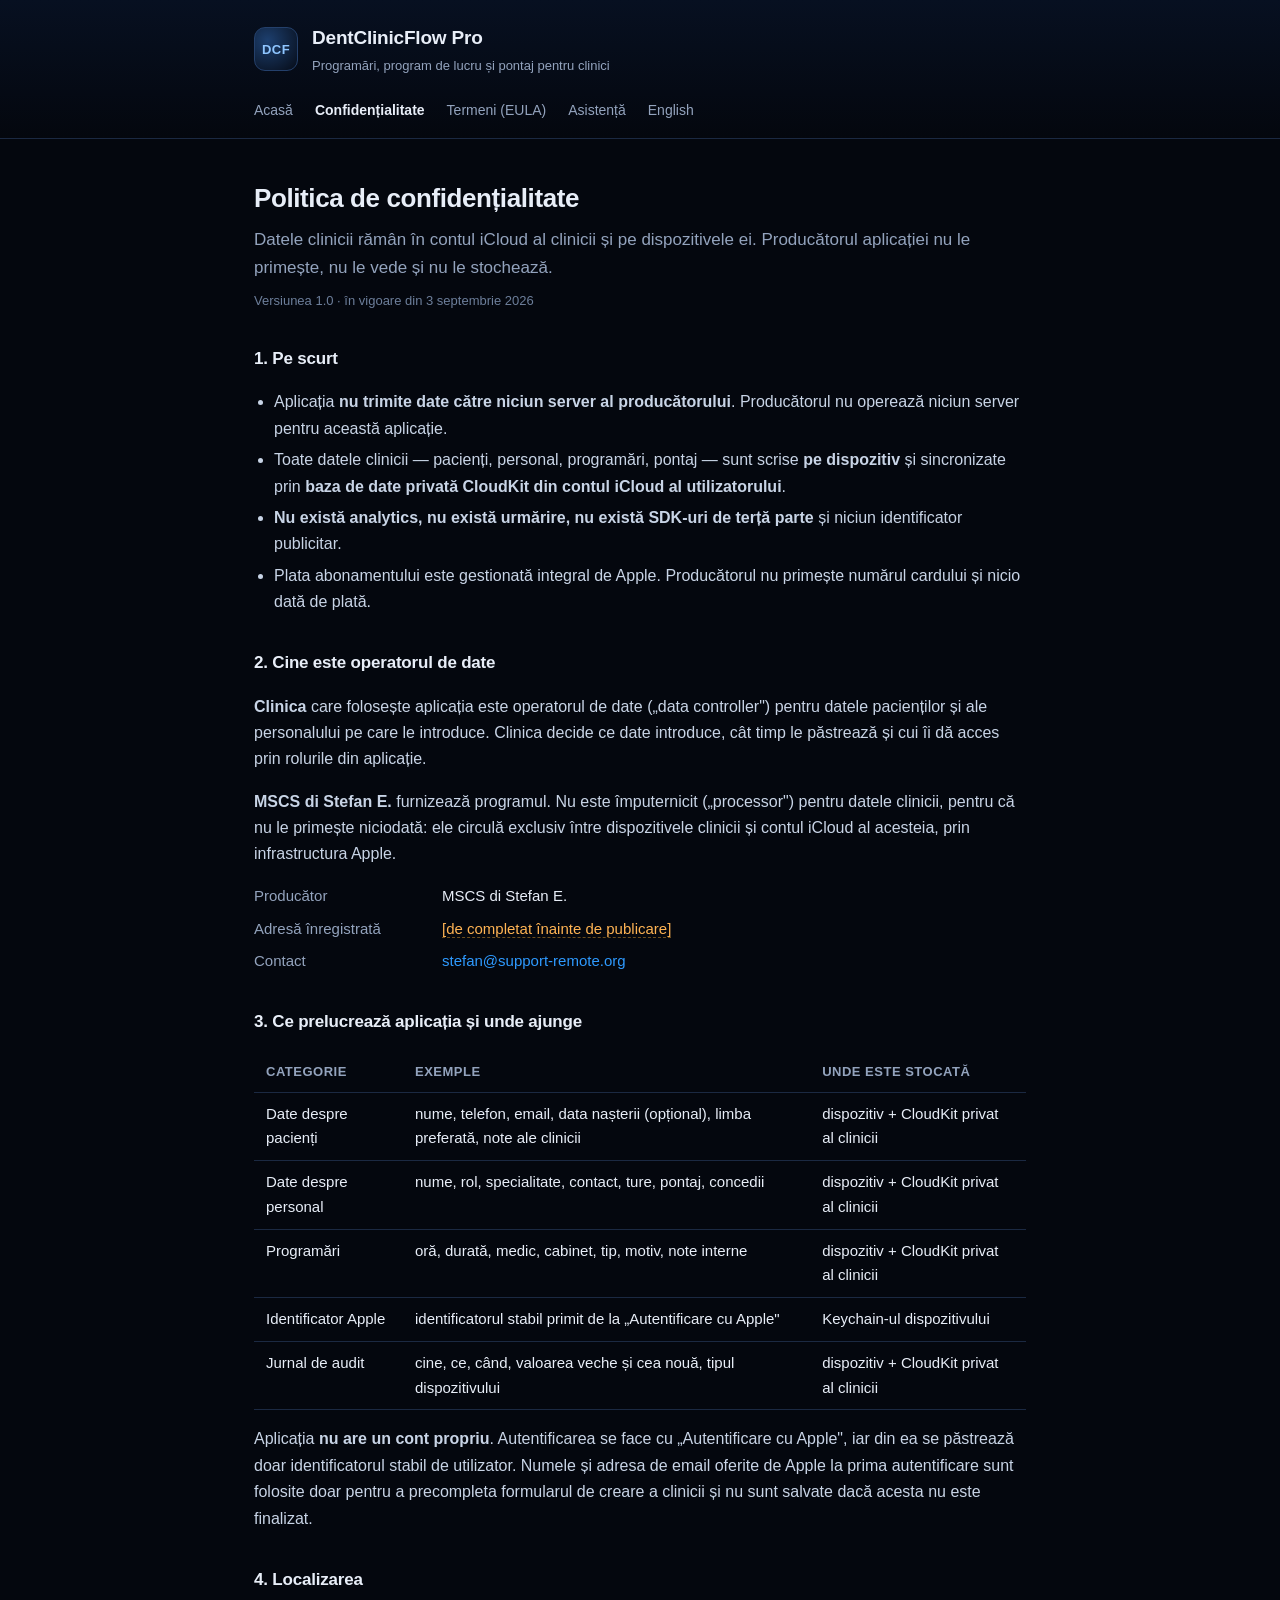
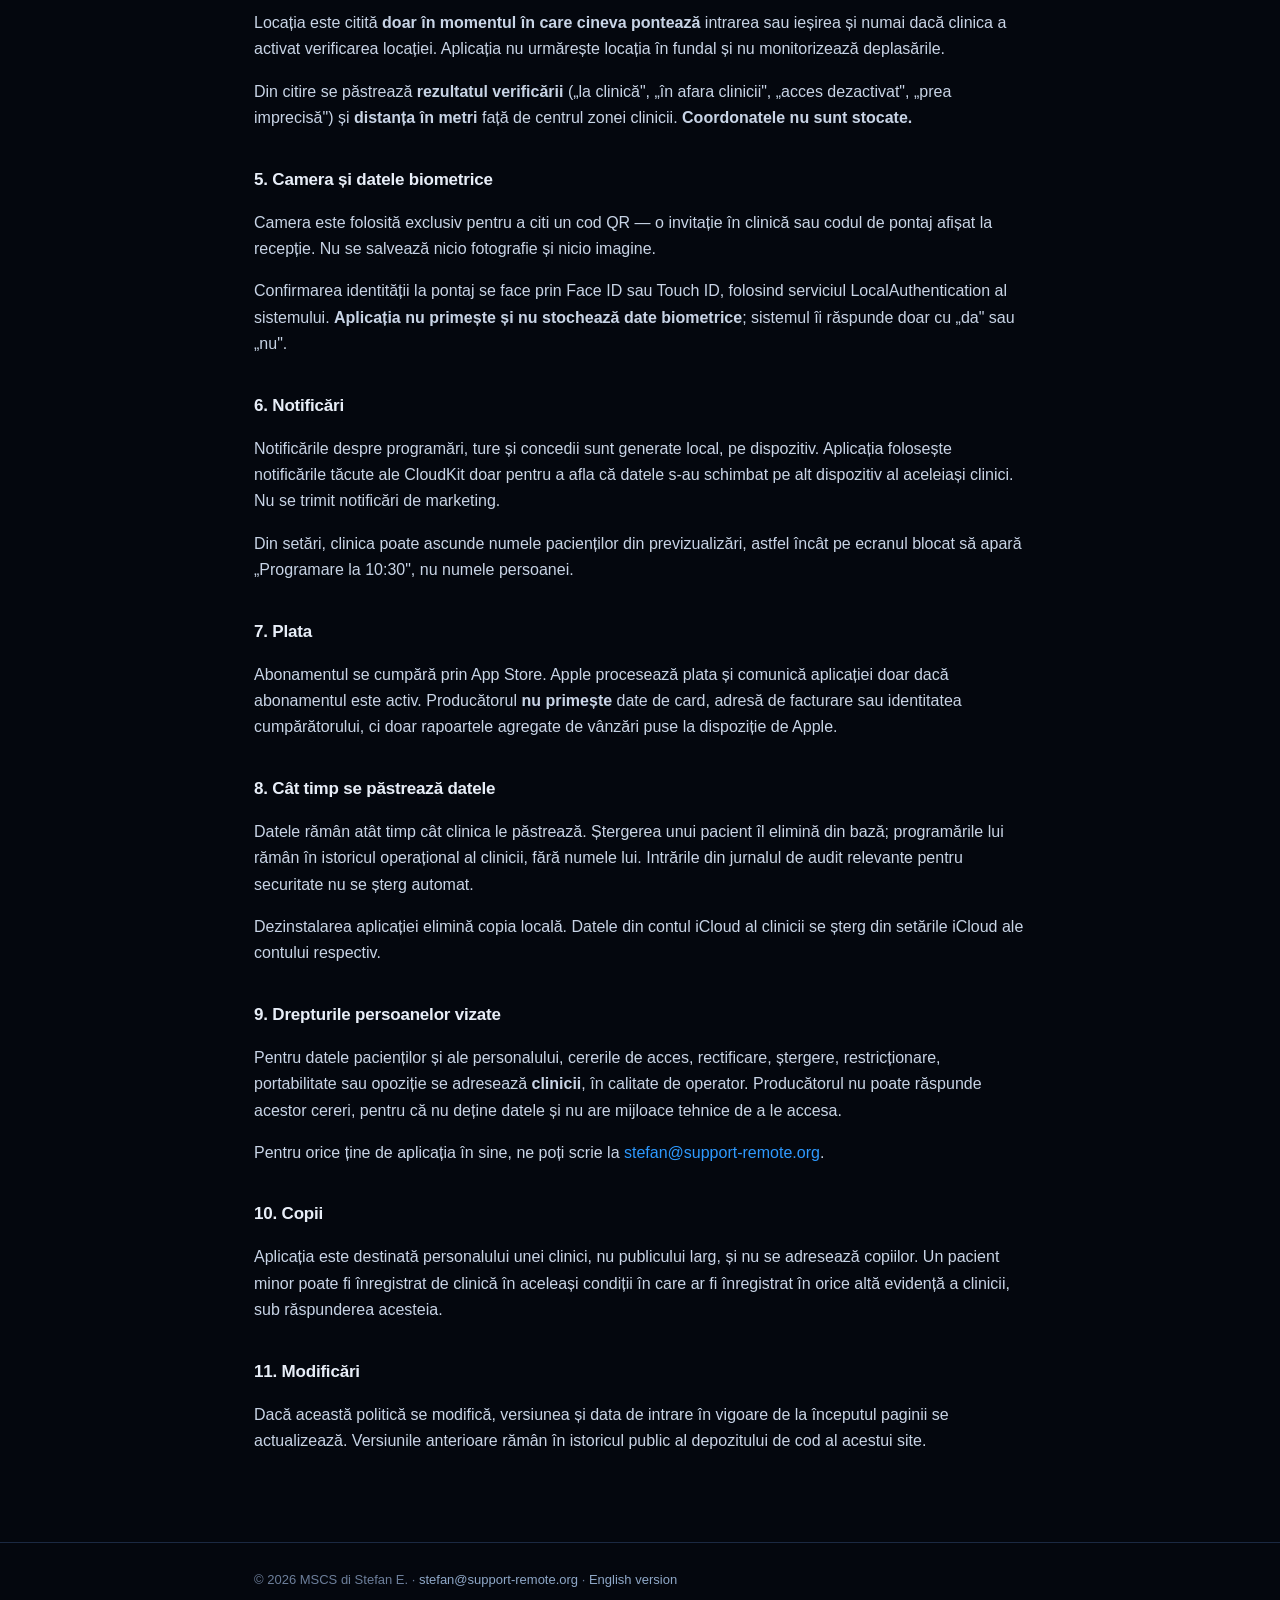
==== privacy.html @ 018e723f "DentClinicFlow Pro — privacy, terms and support pages Static pages for App Store Connect: privacy po" ====
<!doctype html>
<html lang="ro">
<head>
<meta charset="utf-8">
<meta name="viewport" content="width=device-width,initial-scale=1">
<title>Politica de confidențialitate · DentClinicFlow Pro</title>
<meta name="description" content="Datele clinicii rămân în contul iCloud al clinicii. Producătorul nu le primește și nu le vede.">
<link rel="stylesheet" href="style.css">
</head>
<body>
<header>
  <div class="wrap">
    <div class="brand">
      <div class="mark">DCF</div>
      <div>
        <h1>DentClinicFlow Pro</h1>
        <p>Programări, program de lucru și pontaj pentru clinici</p>
      </div>
    </div>
    <nav>
      <a href="./">Acasă</a>
      <a href="privacy.html" class="on">Confidențialitate</a>
      <a href="terms.html">Termeni (EULA)</a>
      <a href="support.html">Asistență</a>
      <a href="privacy-en.html">English</a>
    </nav>
  </div>
</header>
<main><div class="wrap">
<h2>Politica de confidențialitate</h2>
<p class="lead">Datele clinicii rămân în contul iCloud al clinicii și pe dispozitivele ei.
Producătorul aplicației nu le primește, nu le vede și nu le stochează.</p>
<p class="meta">Versiunea 1.0 · în vigoare din 3 septembrie 2026</p>

<h3>1. Pe scurt</h3>
<ul>
  <li>Aplicația <strong>nu trimite date către niciun server al producătorului</strong>.
      Producătorul nu operează niciun server pentru această aplicație.</li>
  <li>Toate datele clinicii — pacienți, personal, programări, pontaj — sunt scrise
      <strong>pe dispozitiv</strong> și sincronizate prin
      <strong>baza de date privată CloudKit din contul iCloud al utilizatorului</strong>.</li>
  <li><strong>Nu există analytics, nu există urmărire, nu există SDK-uri de terță parte</strong>
      și niciun identificator publicitar.</li>
  <li>Plata abonamentului este gestionată integral de Apple. Producătorul nu primește
      numărul cardului și nicio dată de plată.</li>
</ul>

<h3>2. Cine este operatorul de date</h3>
<p><strong>Clinica</strong> care folosește aplicația este operatorul de date („data controller")
pentru datele pacienților și ale personalului pe care le introduce. Clinica decide ce date
introduce, cât timp le păstrează și cui îi dă acces prin rolurile din aplicație.</p>
<p><strong>MSCS di Stefan E.</strong> furnizează programul. Nu este împuternicit („processor")
pentru datele clinicii, pentru că nu le primește niciodată: ele circulă exclusiv între
dispozitivele clinicii și contul iCloud al acesteia, prin infrastructura Apple.</p>
<dl class="key">
  <dt>Producător</dt><dd>MSCS di Stefan E.</dd>
  <dt>Adresă înregistrată</dt><dd><span class="todo">[de completat înainte de publicare]</span></dd>
  <dt>Contact</dt><dd><a href="mailto:stefan@support-remote.org">stefan@support-remote.org</a></dd>
</dl>

<h3>3. Ce prelucrează aplicația și unde ajunge</h3>
<table>
  <tr><th>Categorie</th><th>Exemple</th><th>Unde este stocată</th></tr>
  <tr>
    <td>Date despre pacienți</td>
    <td>nume, telefon, email, data nașterii (opțional), limba preferată, note ale clinicii</td>
    <td>dispozitiv + CloudKit privat al clinicii</td>
  </tr>
  <tr>
    <td>Date despre personal</td>
    <td>nume, rol, specialitate, contact, ture, pontaj, concedii</td>
    <td>dispozitiv + CloudKit privat al clinicii</td>
  </tr>
  <tr>
    <td>Programări</td>
    <td>oră, durată, medic, cabinet, tip, motiv, note interne</td>
    <td>dispozitiv + CloudKit privat al clinicii</td>
  </tr>
  <tr>
    <td>Identificator Apple</td>
    <td>identificatorul stabil primit de la „Autentificare cu Apple"</td>
    <td>Keychain-ul dispozitivului</td>
  </tr>
  <tr>
    <td>Jurnal de audit</td>
    <td>cine, ce, când, valoarea veche și cea nouă, tipul dispozitivului</td>
    <td>dispozitiv + CloudKit privat al clinicii</td>
  </tr>
</table>
<p>Aplicația <strong>nu are un cont propriu</strong>. Autentificarea se face cu „Autentificare cu
Apple", iar din ea se păstrează doar identificatorul stabil de utilizator. Numele și adresa de
email oferite de Apple la prima autentificare sunt folosite doar pentru a precompleta formularul
de creare a clinicii și nu sunt salvate dacă acesta nu este finalizat.</p>

<h3>4. Localizarea</h3>
<p>Locația este citită <strong>doar în momentul în care cineva pontează</strong> intrarea sau
ieșirea și numai dacă clinica a activat verificarea locației. Aplicația nu urmărește locația în
fundal și nu monitorizează deplasările.</p>
<p>Din citire se păstrează <strong>rezultatul verificării</strong> („la clinică", „în afara
clinicii", „acces dezactivat", „prea imprecisă") și <strong>distanța în metri</strong> față de
centrul zonei clinicii. <strong>Coordonatele nu sunt stocate.</strong></p>

<h3>5. Camera și datele biometrice</h3>
<p>Camera este folosită exclusiv pentru a citi un cod QR — o invitație în clinică sau codul de
pontaj afișat la recepție. Nu se salvează nicio fotografie și nicio imagine.</p>
<p>Confirmarea identității la pontaj se face prin Face ID sau Touch ID, folosind serviciul
LocalAuthentication al sistemului. <strong>Aplicația nu primește și nu stochează date
biometrice</strong>; sistemul îi răspunde doar cu „da" sau „nu".</p>

<h3>6. Notificări</h3>
<p>Notificările despre programări, ture și concedii sunt generate local, pe dispozitiv. Aplicația
folosește notificările tăcute ale CloudKit doar pentru a afla că datele s-au schimbat pe alt
dispozitiv al aceleiași clinici. Nu se trimit notificări de marketing.</p>
<p>Din setări, clinica poate ascunde numele pacienților din previzualizări, astfel încât pe ecranul
blocat să apară „Programare la 10:30", nu numele persoanei.</p>

<h3>7. Plata</h3>
<p>Abonamentul se cumpără prin App Store. Apple procesează plata și comunică aplicației doar dacă
abonamentul este activ. Producătorul <strong>nu primește</strong> date de card, adresă de facturare
sau identitatea cumpărătorului, ci doar rapoartele agregate de vânzări puse la dispoziție de Apple.</p>

<h3>8. Cât timp se păstrează datele</h3>
<p>Datele rămân atât timp cât clinica le păstrează. Ștergerea unui pacient îl elimină din bază;
programările lui rămân în istoricul operațional al clinicii, fără numele lui. Intrările din
jurnalul de audit relevante pentru securitate nu se șterg automat.</p>
<p>Dezinstalarea aplicației elimină copia locală. Datele din contul iCloud al clinicii se șterg din
setările iCloud ale contului respectiv.</p>

<h3>9. Drepturile persoanelor vizate</h3>
<p>Pentru datele pacienților și ale personalului, cererile de acces, rectificare, ștergere,
restricționare, portabilitate sau opoziție se adresează <strong>clinicii</strong>, în calitate de
operator. Producătorul nu poate răspunde acestor cereri, pentru că nu deține datele și nu are
mijloace tehnice de a le accesa.</p>
<p>Pentru orice ține de aplicația în sine, ne poți scrie la
<a href="mailto:stefan@support-remote.org">stefan@support-remote.org</a>.</p>

<h3>10. Copii</h3>
<p>Aplicația este destinată personalului unei clinici, nu publicului larg, și nu se adresează
copiilor. Un pacient minor poate fi înregistrat de clinică în aceleași condiții în care ar fi
înregistrat în orice altă evidență a clinicii, sub răspunderea acesteia.</p>

<h3>11. Modificări</h3>
<p>Dacă această politică se modifică, versiunea și data de intrare în vigoare de la începutul
paginii se actualizează. Versiunile anterioare rămân în istoricul public al depozitului de cod al
acestui site.</p>
</div></main>
<footer><div class="wrap">
  © 2026 MSCS di Stefan E. · <a href="mailto:stefan@support-remote.org">stefan@support-remote.org</a>
  · <a href="privacy-en.html">English version</a>
</div></footer>
</body>
</html>
---- style.css ----
:root{--bg:#04070e;--panel:#0a1120;--line:#1b2942;--ink:#e8eef8;--dim:#93a3bd;--accent:#2e9aff;--accent-2:#0b84f3}
*{box-sizing:border-box}
html{-webkit-text-size-adjust:100%}
body{margin:0;background:var(--bg);color:var(--ink);
  font:16px/1.65 -apple-system,BlinkMacSystemFont,"Segoe UI",Roboto,Helvetica,Arial,sans-serif}
a{color:var(--accent);text-decoration:none}
a:hover{text-decoration:underline}
header{border-bottom:1px solid var(--line);background:linear-gradient(180deg,#071021,#04070e)}
.wrap{max-width:820px;margin:0 auto;padding:0 24px}
.brand{display:flex;align-items:center;gap:14px;padding:22px 0}
.mark{width:44px;height:44px;border-radius:11px;flex:0 0 auto;
  background:radial-gradient(circle at 30% 30%,#1d3f6e,#060c18);
  border:1px solid #24406b;display:grid;place-items:center;font-weight:700;font-size:13px;letter-spacing:.5px;color:#8fc6ff}
.brand h1{font-size:19px;margin:0;font-weight:650;letter-spacing:-.2px}
.brand p{margin:2px 0 0;font-size:13px;color:var(--dim)}
nav{display:flex;gap:22px;padding:0 0 16px;font-size:14px;flex-wrap:wrap}
nav a{color:var(--dim)}
nav a.on{color:var(--ink);font-weight:600}
main{padding:38px 0 72px}
h2{font-size:26px;letter-spacing:-.4px;margin:0 0 6px}
h3{font-size:17px;margin:34px 0 8px;letter-spacing:-.2px}
h4{font-size:15px;margin:22px 0 6px;color:var(--dim);text-transform:uppercase;letter-spacing:.6px;font-weight:650}
.lead{color:var(--dim);font-size:17px;margin:0 0 8px}
.meta{color:#6d7f9b;font-size:13px;margin:0 0 30px}
p,li{color:#c8d4e6}
ul{padding-left:20px}
li{margin:5px 0}
.card{background:var(--panel);border:1px solid var(--line);border-radius:12px;padding:18px 20px;margin:20px 0}
.card h3{margin-top:0}
.key{display:grid;grid-template-columns:170px 1fr;gap:8px 18px;font-size:15px}
.key dt{color:var(--dim)}
.key dd{margin:0}
.todo{color:#ffb454;border-bottom:1px dashed #6b4d1c}
table{width:100%;border-collapse:collapse;margin:16px 0;font-size:15px;display:block;overflow-x:auto}
th,td{text-align:left;padding:9px 12px;border-bottom:1px solid var(--line);vertical-align:top}
th{color:var(--dim);font-weight:600;font-size:13px;text-transform:uppercase;letter-spacing:.5px}
.pill{display:inline-block;padding:3px 10px;border-radius:999px;font-size:12px;font-weight:600;
  background:#0e2440;color:#7dc0ff;border:1px solid #1d4570}
footer{border-top:1px solid var(--line);padding:26px 0 44px;color:#6d7f9b;font-size:13px}
footer a{color:#8fa8c8}
@media(max-width:560px){.key{grid-template-columns:1fr}.key dt{margin-top:10px}}
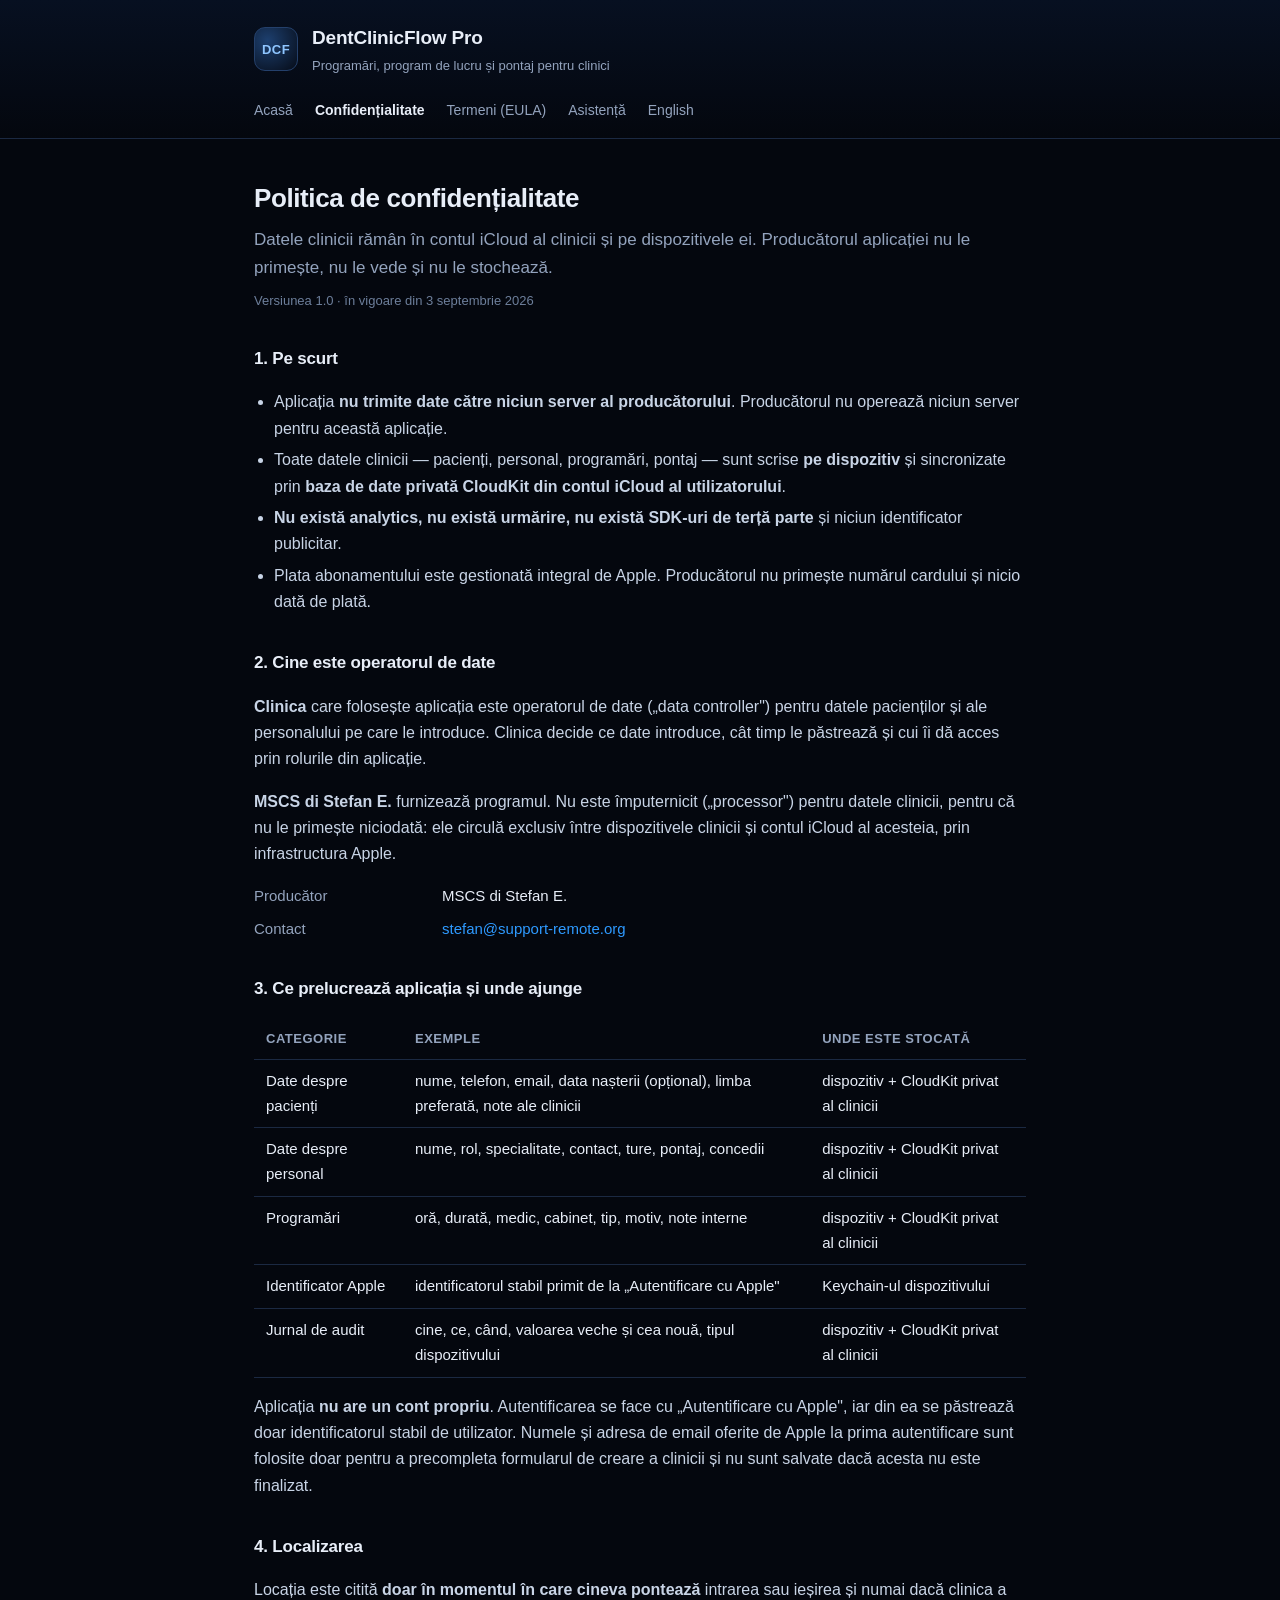
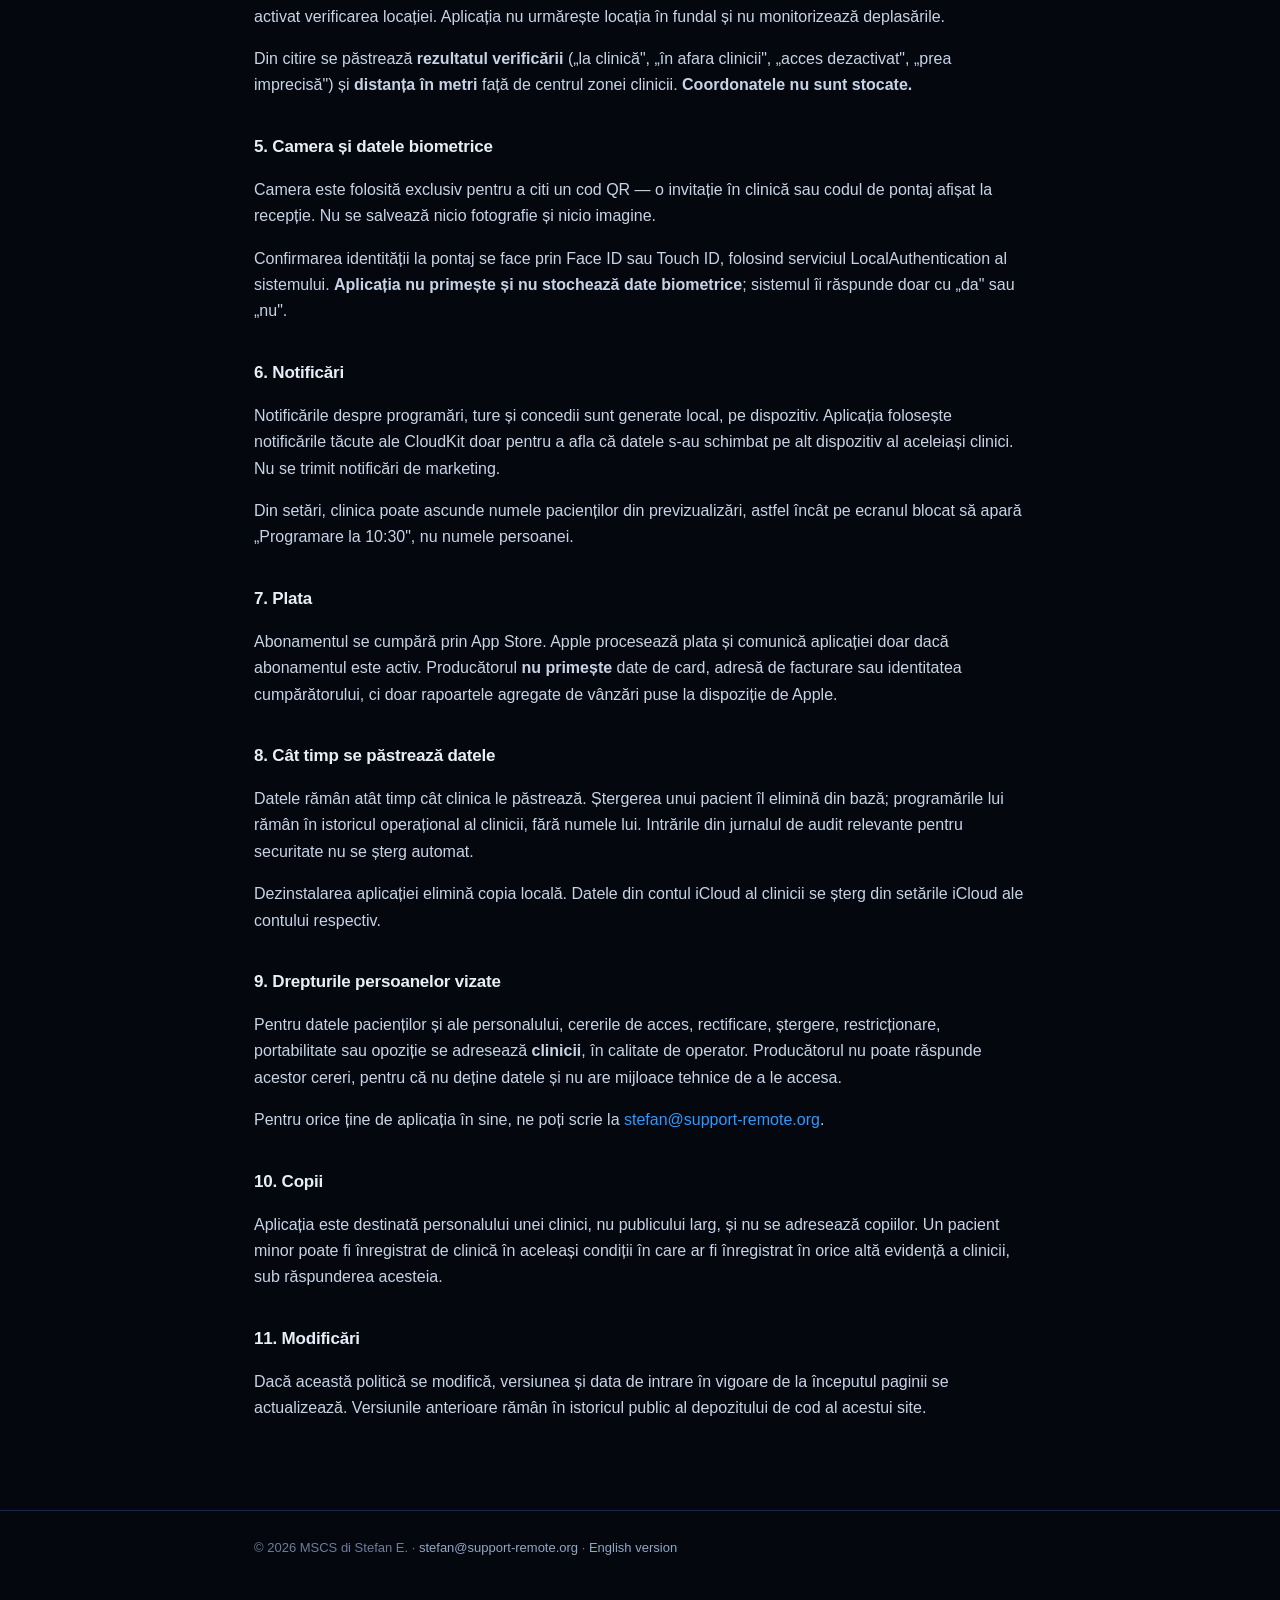
==== commit 6b7ab2f4: "Drop the unfilled registered-address row from the legal pages The placeholder was live on the publis" ====
--- a/privacy.html
+++ b/privacy.html
@@ -54,7 +54,6 @@
 dispozitivele clinicii și contul iCloud al acesteia, prin infrastructura Apple.</p>
 <dl class="key">
   <dt>Producător</dt><dd>MSCS di Stefan E.</dd>
-  <dt>Adresă înregistrată</dt><dd><span class="todo">[de completat înainte de publicare]</span></dd>
   <dt>Contact</dt><dd><a href="mailto:stefan@support-remote.org">stefan@support-remote.org</a></dd>
 </dl>
 
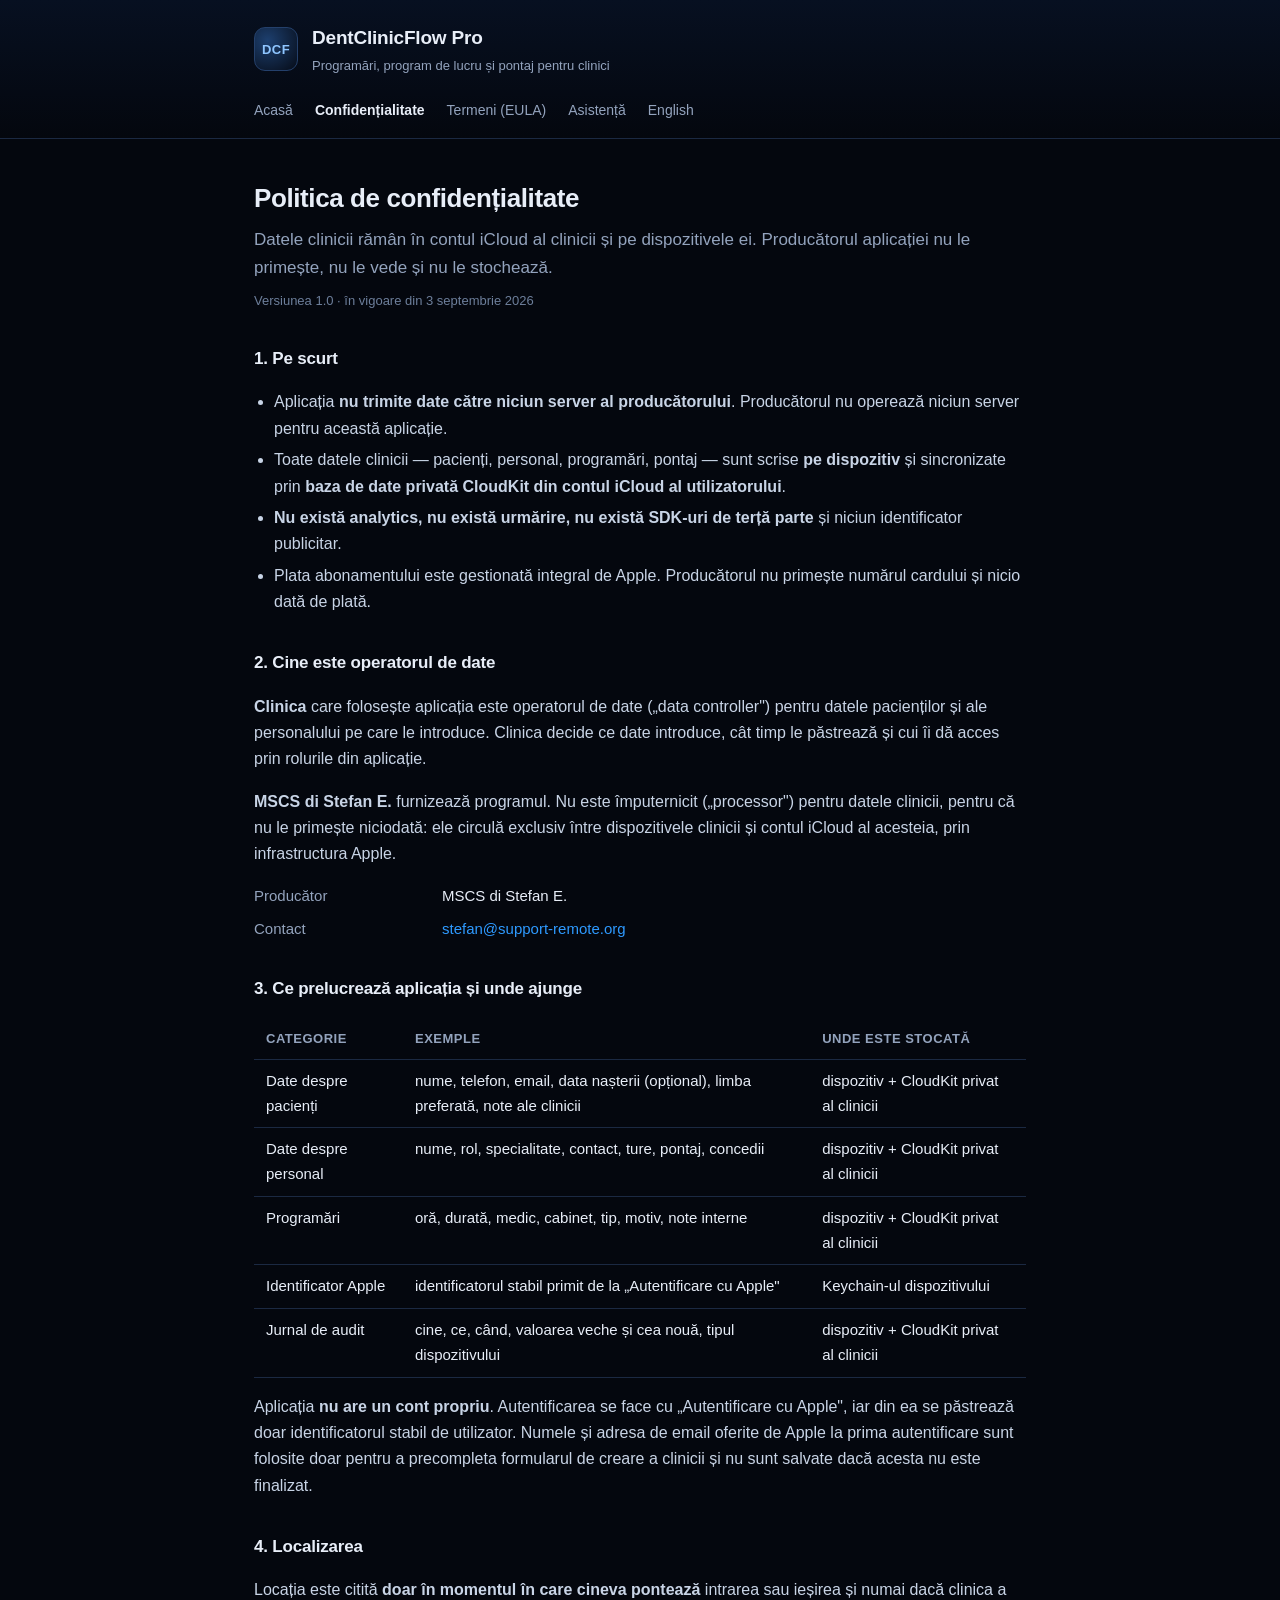
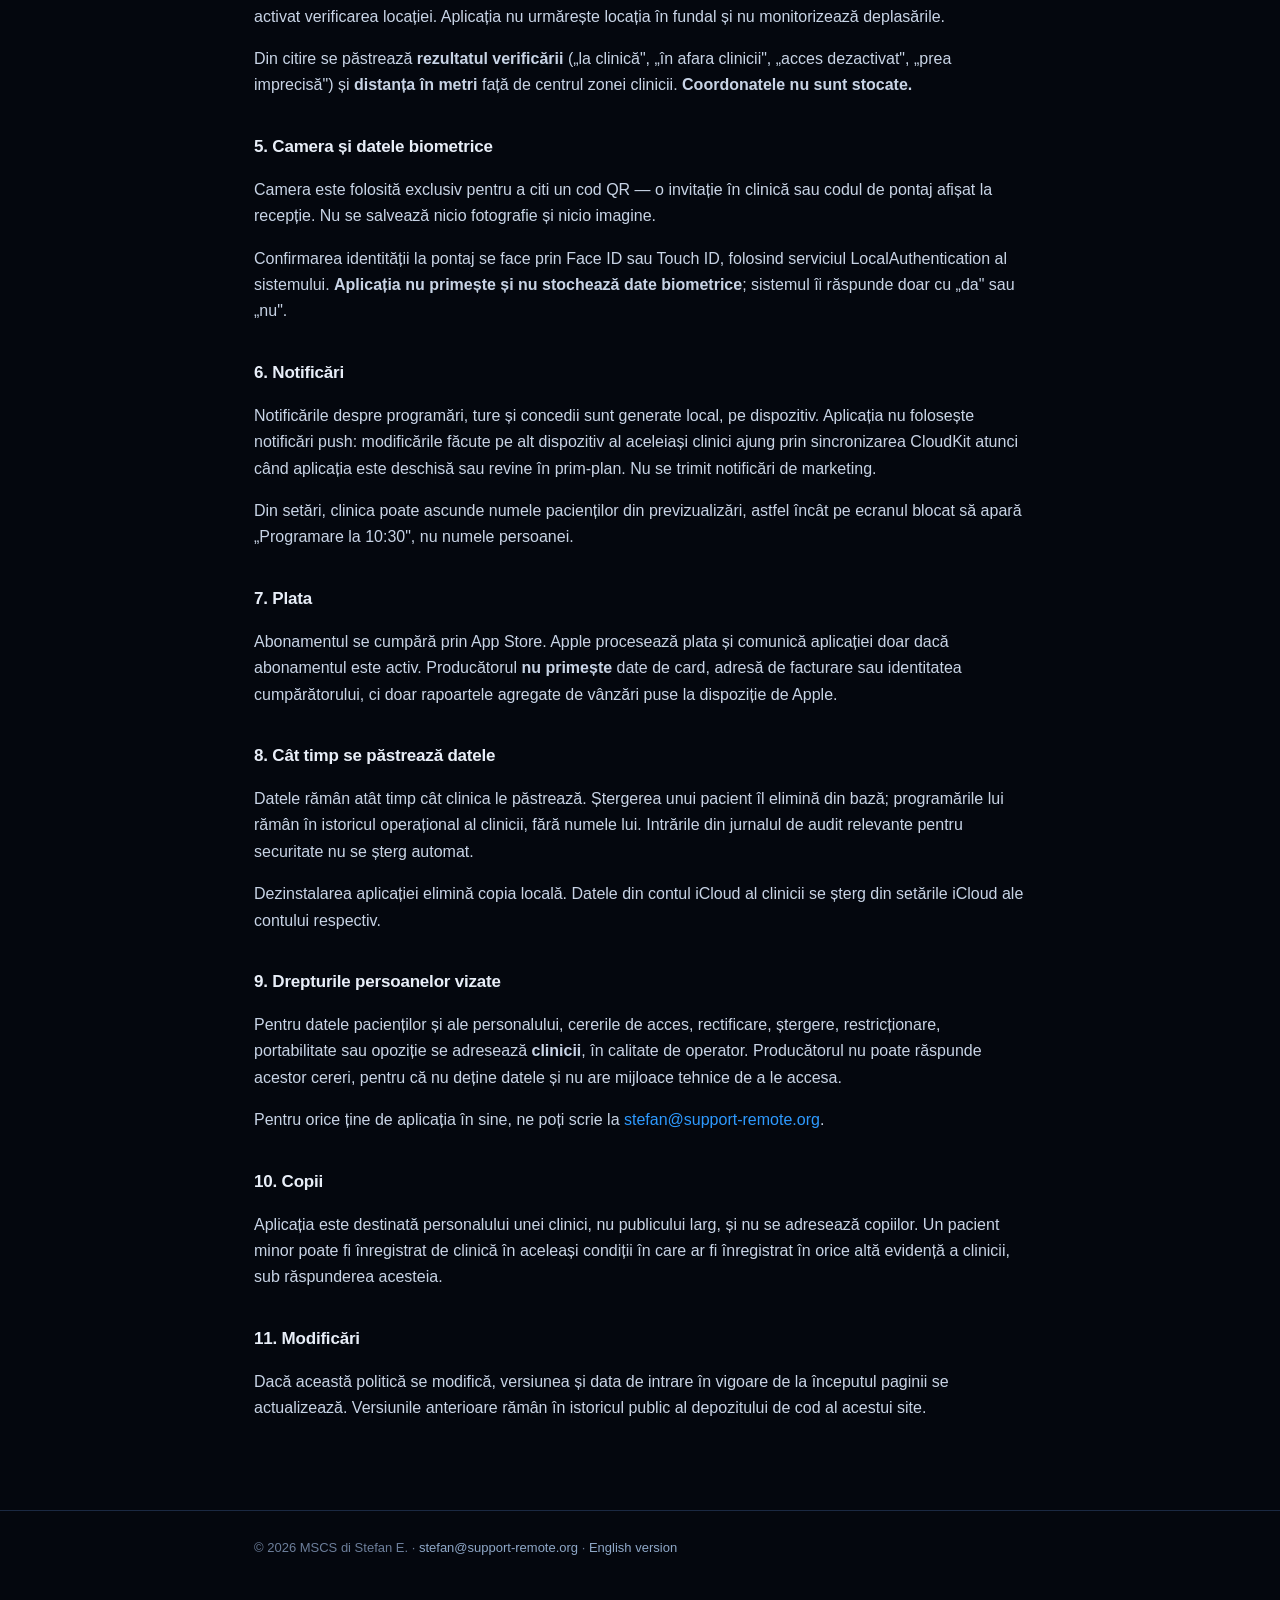
==== commit 73d0a530: "Privacy and support pages describe the app as it is No push notifications: sync arrives when the app" ====
--- a/privacy.html
+++ b/privacy.html
@@ -108,8 +108,9 @@
 
 <h3>6. Notificări</h3>
 <p>Notificările despre programări, ture și concedii sunt generate local, pe dispozitiv. Aplicația
-folosește notificările tăcute ale CloudKit doar pentru a afla că datele s-au schimbat pe alt
-dispozitiv al aceleiași clinici. Nu se trimit notificări de marketing.</p>
+nu folosește notificări push: modificările făcute pe alt dispozitiv al aceleiași clinici ajung prin
+sincronizarea CloudKit atunci când aplicația este deschisă sau revine în prim-plan. Nu se trimit
+notificări de marketing.</p>
 <p>Din setări, clinica poate ascunde numele pacienților din previzualizări, astfel încât pe ecranul
 blocat să apară „Programare la 10:30", nu numele persoanei.</p>
 
